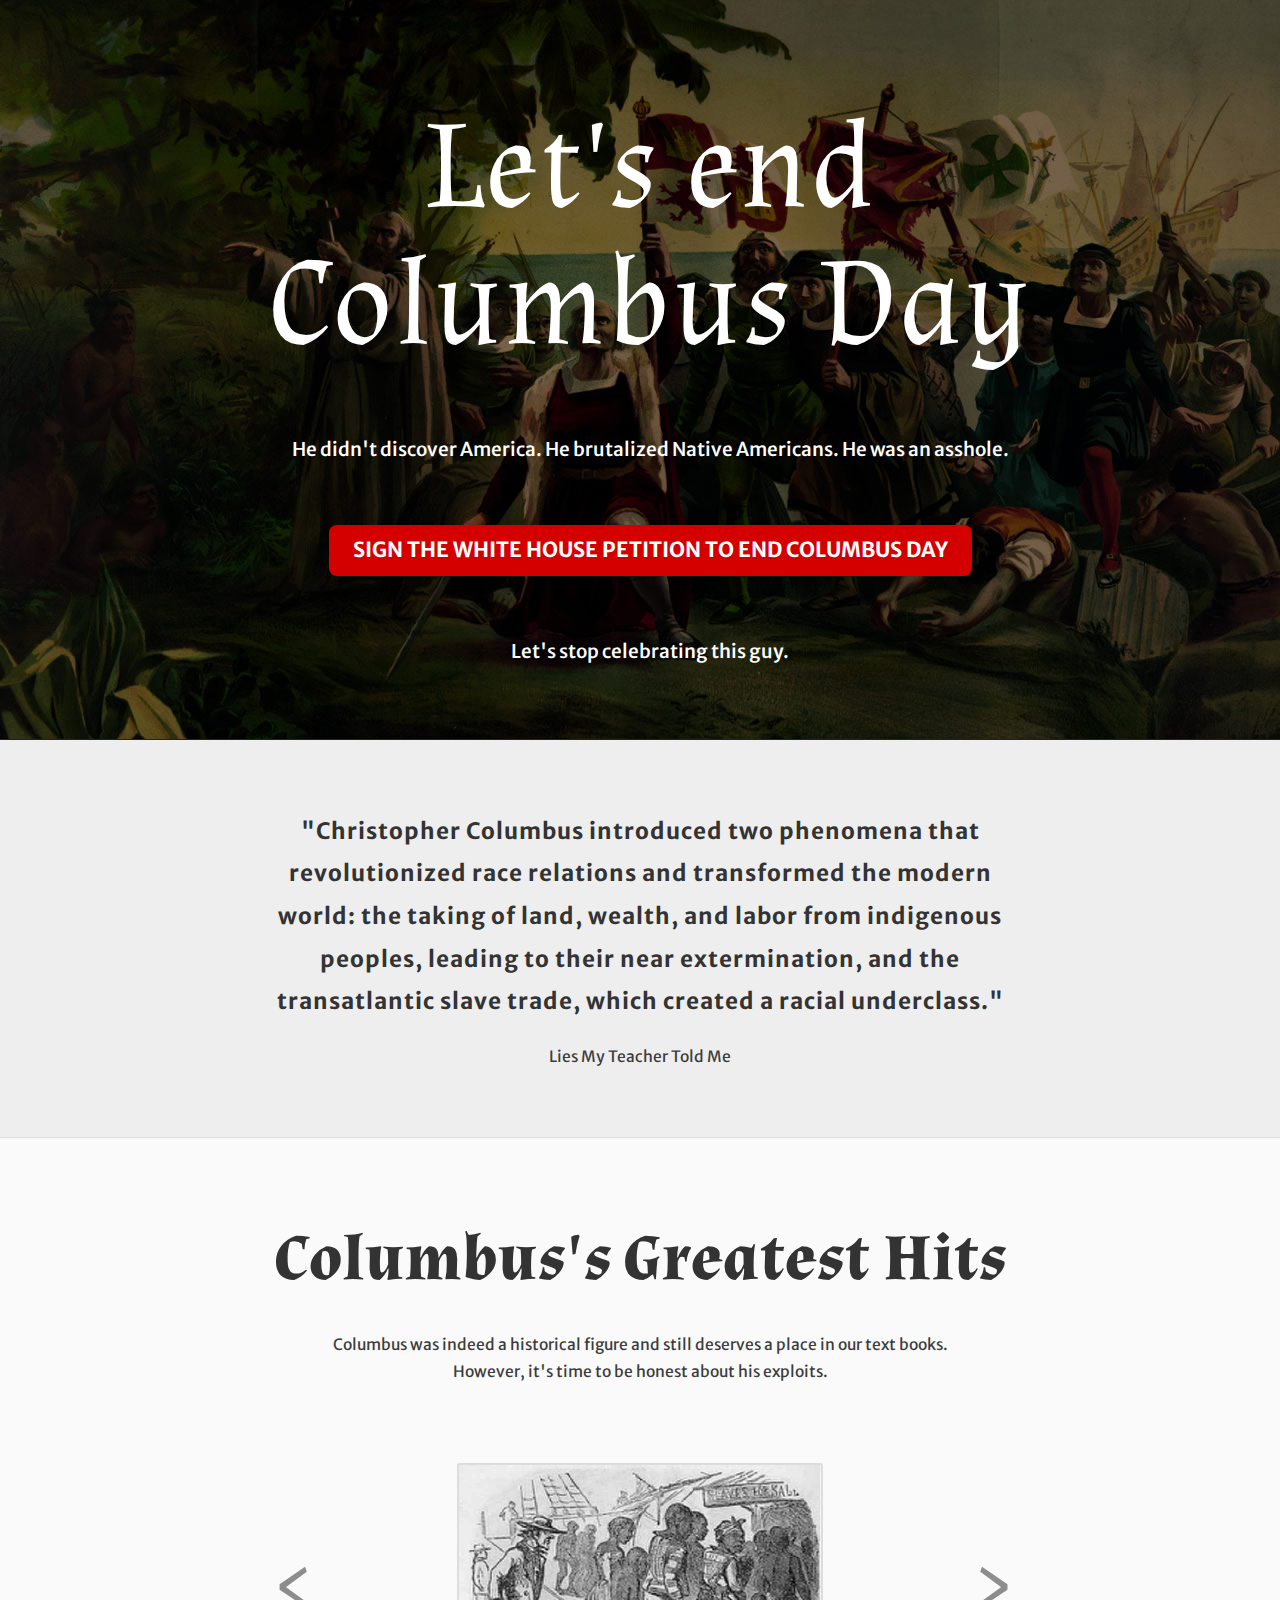
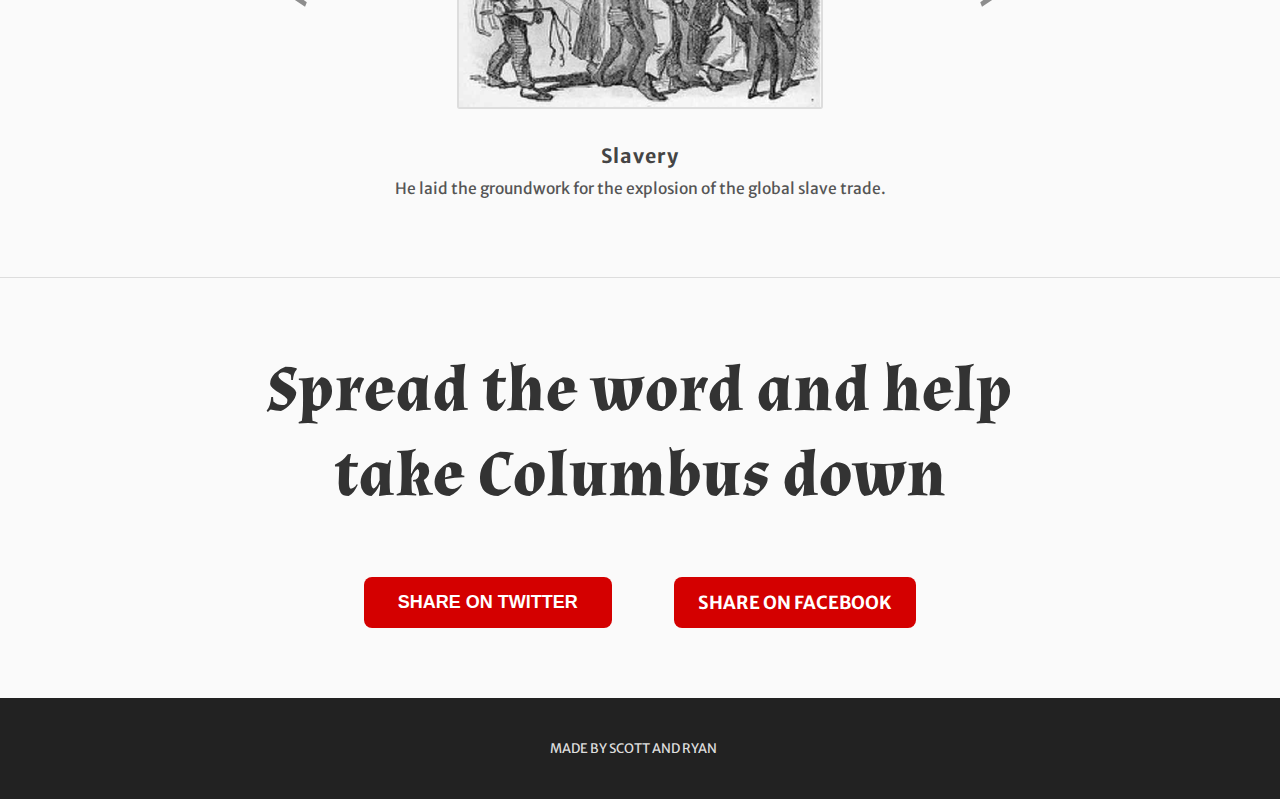
==== index.html @ 8338cfd3 "Uploading files" ====
<!DOCTYPE html>
<html xmlns="http://www.w3.org/1999/xhtml">
<head>
	<meta charset="UTF-8">
    <meta http-equiv="Content-Type" content="text/html; charset=utf-8" />
    <title>End Columbus Day</title>
    <meta name="viewport" content="width=device-width, initial-scale=1.0">
    <link href='http://fonts.googleapis.com/css?family=Almendra' rel='stylesheet' type='text/css'>
    <link href='http://fonts.googleapis.com/css?family=Merriweather+Sans:400,700,300,400italic' rel='stylesheet' type='text/css'>
    <link rel="stylesheet" href="./css/bootstrap.css" type="text/css">
    <link rel="stylesheet" href="./css/bootstrap-responsive.css" type="text/css">
    <link rel="stylesheet" href="./css/pad.min.css" type="text/css">
</head>
<body>
    <section class="hero">
        <div class="container">
            <!-- <nav class="navbar">
                <div class="navbar-inner">
                    <div class="container">
                        <a href="/" class="brand">LandingPad</a>
                        <ul class="nav">
                            <li class="active"><a href="#">Home</a></li>
                            <li><a href="#">Blog</a></li>
                            <li><a href="login.html" class="btn btn-bordered">Login</a></li>
                        </ul>
                    </div>
                </div>
            </nav> -->
            <article class="marketing row">              
                <div class="offset2 span8">
                    <h1 class="headline">
                        Let's end Columbus Day
                    </h1>
                    <h4 class="toptaglines">He didn't discover America. He brutalized Native Americans. He was an asshole.
                    <p class="call-to-action">
                        <a href="#" class="btn btn-large btn-blue rounded" id="bigassbutton">Sign the White House Petition to End Columbus Day</a> 
                        <!-- <a href="#" class="btn btn-large btn-green rounded">View Demo</a> -->
                    </p>            
                    <h4 class="toptaglines" id="bottomtagline">Let's stop celebrating this guy.</h4>
                </div>
            </article>
        </div>
    </section>    
    <section class="block">
        <div class="container">
            <div class="row">
                <div class="offset2 span8">
                    <h4 class="headline" id="liesquote">"Christopher Columbus introduced two phenomena that revolutionized race relations and transformed the modern world: the taking of land, wealth, and labor from indigenous peoples, leading to their near extermination, and the transatlantic slave trade, which created a racial underclass."</h4>
                    <p class="headline-caption">
                        Lies My Teacher Told Me
                    </p>
                    <!-- <img src="./img/iphone-placeholder.png" id="hide-image" class="highlight" alt="placeholder" /> -->
                </div>
            </div>
        </div>
    </section>    
    <section class="block alt">
        <div class="container">
            <div class="row">
                <div class="offset2 span8">
                    <h4 class="headline" id="greatesthits">Columbus's Greatest Hits</h4>
                    <p class="headline-caption" id="greatesthitscap">
                        Columbus was indeed a historical figure and still deserves a place in our text books.<br>However, it's time to be honest about his exploits.
                    </p>
                </div>
            </div>
            <div class="row">
                <div class="offset2 span8">
                    <div id="myCarousel" class="carousel slide">
                        <div class="carousel-inner">
                            <div class="item active">                   
                                <p>
                                    <img src="./img/slavery.png" class="highlight" alt="placeholder" />    
                                </p>    
                                <article class="carousel-caption">                  
                                    <h5 class="carouselcap"><strong>Slavery</strong></h5>       
                                    <p class="carouselcapcap">He laid the groundwork for the explosion of the global slave trade.</p>                                             
                                </article>                                                                         
                            </div>
                            <div class="item">      
                                <p>                             
                                    <img src="./img/genocide.png" class="highlight" alt="placeholder" />        
                                </p>           
                                <article class="carousel-caption">                  
                                    <h5 class="carouselcap"><strong>Genocide</strong></h5>       
                                    <p class="carouselcapcap">On Hispaniola alone, the brutal reign of Columbus wiped out<br>an estimated 200,000 Arawak Indians by 1515.</p>                                            
                                </article>
                            </div>
                            <div class="item">                    
                                <p>                                             
                                    <img src="./img/mutilation.png" class="highlight" alt="placeholder" />
                                </p>      
                                <article class="carousel-caption">                        
                                    <h5 class="carouselcap">Mutilation</h5>       
                                    <p class="carouselcapcap">Columbus often enforced his savagery with routine beheadings,<br>dismemberments and burnings at the stake.</p>                            
                                </article>
                            </div>
                           <div class="item">                    
                                <p>                                             
                                    <img src="./img/mismanage.png" class="highlight" alt="placeholder" />
                                </p>      
                                <article class="carousel-caption">                        
                                    <h5 class="carouselcap">Mismanagement</h5>       
                                    <p class="carouselcapcap">Columbus was such a bad governor of Hispaniola that he was<br>arrested and sent back to Spain.</p>                            
                                </article>
                            </div>
                            <div class="item">                    
                                <p>                                             
                                    <img src="./img/traffic.png" class="highlight" alt="placeholder" />
                                </p>      
                                <article class="carousel-caption">                        
                                    <h5 class="carouselcap">Sex Trafficking</h5>       
                                    <p class="carouselcapcap">Many of the females enslaved by Columbus were sold for sex.</p>                            
                                </article>
                            </div>

                        </div> 
                        <a class="left carousel-control" href="#myCarousel" data-slide="prev">‹</a>
                        <a class="right carousel-control" href="#myCarousel" data-slide="next">›</a>           
                    </div> 
                </div>
            </div>
        </div>
    </section>    
    <!-- <section class="block">
        <div class="container">            
            <div class="row">
                <div class="offset2 span4">
                    <img src="./img/huge-phone.png" alt="phone" />
                </div>
                <div id="mobile" class="span4">
                    <h4>Experience YourApp on-the-go</h4>
                    <p>
                        Lorem ipsum dolor sit amet, consectetur adipisicing elit. Sit saepe assumenda quidem ullam tenetur nobis repellat similique ea fugit accusantium optio nostrum nam sequi eos natus molestias qui labore recusandae.
                    </p>                    

                              
                    <p>
                        <a href="#" class="btn btn-blue rounded">Get at the App Store</a>
                    </p>
                    <p>
                        <a href="#" class="btn rounded">Grab at Google Play</a>
                    </p>
                    <br/>
                    <h4>Icon fonts from Icomoon</h4>
                    <div class="glyph" aria-hidden="true" data-icon="&#xe000;"></div>
                    <div class="glyph" aria-hidden="true" data-icon="&#xe001;"></div>
                    <div class="glyph" aria-hidden="true" data-icon="&#xe002;"></div>
                    <div class="glyph" aria-hidden="true" data-icon="&#xe003;"></div>
                    <div class="glyph" aria-hidden="true" data-icon="&#xe004;"></div>
                    <div class="glyph" aria-hidden="true" data-icon="&#xe005;"></div>
                    <div class="glyph" aria-hidden="true" data-icon="&#xe006;"></div>
                    <div class="glyph" aria-hidden="true" data-icon="&#xe007;"></div>
                    <div class="glyph" aria-hidden="true" data-icon="&#xe008;"></div>
                    <div class="glyph" aria-hidden="true" data-icon="&#xe009;"></div>
                    <div class="glyph" aria-hidden="true" data-icon="&#xe00a;"></div>
                    <div class="glyph" aria-hidden="true" data-icon="&#xe00b;"></div>
                    <div class="glyph" aria-hidden="true" data-icon="&#xe00c;"></div>              
                </div>               
            </div>
        </div>
    </section> -->
    <section class="block alt" id="sharesection">
        <div class="container">
            <div class="row">
                <div class="offset2 span8">
                    <h4 class="headline" id="spreadtheword">Spread the word and help take Columbus down</h4>               
                    <!-- <p class="headline-caption">
                        Lorem ipsum dolor sit amet, consectetur adipisicing elit. Nemo id incidunt ullam illum accusamus pariatur placeat perferendis eum delectus eius odio est iure deserunt! Pariatur maxime veritatis aspernatur ad consequuntur.
                    </p> -->   
                </div>
            </div>
            <!-- <div class="row">
                <div class="offset2 span8">
                    <img src="./img/logoplaceholder.png" alt="logo">
                    <img src="./img/logoplaceholder.png" alt="logo">
                    <img src="./img/logoplaceholder.png" alt="logo">
                    <img src="./img/logoplaceholder.png" alt="logo">
                    <img src="./img/logoplaceholder.png" alt="logo">
                </div>
            </div> -->
            <div class="row">                
                <p class="center">
                    <a href="http://twitter.com/share?text=Christopher%20Columbus%20was%20a%20terrible%20person.%20Let's%20stop%20celebrating%20him.%20via%20%40SpotJ%20%23EndColumbusDay%20&url=http://www.endcolumbusday.com" class="btn btn-large btn-blue rounded" id="twitterbutton" target="_blank">Share on Twitter</a>
                    <a href="http://www.facebook.com/sharer.php?s=100&amp;p[url]=http://www.endcolumbusday.com&amp;p[images][0]=http://i.imgur.com/Pqfkw6K.jpg&amp;p[title]=It's Time To End Columbus Day&amp;p[summary]=Christopher Columbus didn't discover America. He brutalized Native Americans. He was an asshole. So let's stop celebrating this guy. Sign the petition to end Columbus Day. " class="btn btn-large btn-blue rounded" target="_blank" title="Share on your Facebook" id="facebookbutton">Share on Facebook</a>
                </p>
                <!-- <p class="center">
                    Last chance to get your users signed up
                </p> -->
            </div>
        </div>
    </section>   
    <!-- <section class="block">
         <div class="container">
             <div class="row">
                 <div class="offset2 span3">
                    <h4>Contact Us</h4>        
                
                    <address>
                        <strong>YourApp, Inc.</strong><br/>
                        123 Sample Street, Room 300 <br/>
                        <abbr title="Phone">P:</abbr> (123) 456 - 7890
                    </address>
                    <address>
                        <a href="mailto:#">sample@sample.com</a>
                    </address>
                 
                 </div>
                 <div class="span5">
                    <h4>Subscribe</h4>
                    <p>Get to know more about the latest updates regarding YourApp</p>
                    <form action="index" class="form-horizontal">
                         <input type="text" placeholder="Your email address.."/>
                         <a href="#" class="btn btn-blue rounded">Subscribe</a>
                    </form>
                 </div>
             </div>
         </div>
     </section> -->
    <!-- <section class="block maps">
        <div class="map"></div>
    </section> -->
    <footer>
        <div class="container">
            <p class="footerschmertz">
                Made by <a id="scott" href="http://www.twitter.com/spotj" target="_blank">Scott</a> and <a id="ryan" class="footerschmertz" href="http://twitter.com/rtluckie" target="_blank">Ryan</a>
            </p>
        </div>
    </footer>
    <!-- <script type="text/javascript" src="http://maps.google.com/maps/api/js?sensor=true"></script> -->
    <script src="./js/jquery-1.9.1.min.js"></script>
    <script src="./js/bootstrap.min.js"></script>
    <!-- <script src="./js/jquery.gmap.min.js"></script> -->
    <!-- <script type="text/javascript">        
        $(document).ready(function(){
            $(".map").gMap({ controls: false,
                scrollwheel: false,
                draggable: true,
                markers: [{ latitude: 14.61689,
                          longitude: 121.025991,
                          icon: { image: "http://www.google.com/mapfiles/marker.png",
                                  iconsize: [32, 47],
                                  iconanchor: [32,47],
                                  infowindowanchor: [12, 0] } }
                        ],
                icon: { image: "http://www.google.com/mapfiles/marker.png", 
                      iconsize: [26, 46],
                      iconanchor: [12, 46],
                      infowindowanchor: [12, 0] },
                latitude: 14.61689,
                longitude: 121.025991,
                zoom: 15, });
        });

    </script> -->
</body>
</html>
---- css/pad.min.css ----
@font-face{font-family:'OpenSans';
src:url('../assets/opensans-font/OpenSans-Regular-webfont.svg#OpenSansRegular') format('svg');
src:url('../assets/opensans-font/OpenSans-Regular-webfont.eot?#iefix') format('embedded-opentype'),url('../assets/opensans-font/OpenSans-Regular-webfont.woff') format('woff'),url('../assets/opensans-font/OpenSans-Regular-webfont.ttf') format('truetype'),url('../assets/opensans-font/OpenSans-Regular-webfont.eot');
font-weight:normal;
font-style:normal}
@font-face{font-family:'OpenSansBold';
src:url('../assets/opensans-font/OpenSans-Bold-webfont.svg#OpenSansBold') format('svg');
src:url('../assets/opensans-font/OpenSans-Bold-webfont.eot?#iefix') format('embedded-opentype'),url('../assets/opensans-font/OpenSans-Bold-webfont.woff') format('woff'),url('../assets/opensans-font/OpenSans-Bold-webfont.ttf') format('truetype'),url('../assets/opensans-font/OpenSans-Bold-webfont.eot');
font-weight:normal;
font-style:normal}
@font-face{font-family:'OpenSansLight';
src:url('../assets/opensans-font/OpenSans-Light-webfont.svg#OpenSansLight') format('svg');
src:url('../assets/opensans-font/OpenSans-Light-webfont.eot?#iefix') format('embedded-opentype'),url('../assets/opensans-font/OpenSans-Light-webfont.woff') format('woff'),url('../assets/opensans-font/OpenSans-Light-webfont.ttf') format('truetype'),url('../assets/opensans-font/OpenSans-Light-webfont.eot');
font-weight:normal;
font-style:normal}
p,li,a{font-family:'Merriweather Sans',Arial,sans-serif;-webkit-font-smoothing:antialiased;text-rendering:optimizelegibility}p,li{font-size:13px;line-height:21px;-webkit-font-smoothing:antialiased}h1,h2,h3,h4,h5,h6{font-family:'Merriweather Sans',Arial,sans-serif;-webkit-font-smoothing:antialiased;text-rendering:optimizelegibility}h4{line-height:29px}p.center{text-align: center}.hero{padding:30px 0px 60px;background:url('../img/chris.jpg') repeat center center;-webkit-background-size:cover;-moz-background-size:cover;background-size:cover;border-bottom:1px solid #222}.hero .marketing{margin:30px -20px 30px -20px}.hero .marketing h1,.hero .marketing h2,.hero .marketing h3,.hero .marketing h4,.hero .marketing h5,.hero .marketing h6{color:#fff;text-align:center;display:block;margin:40px auto}.hero .marketing h1.headline{color:#fff;font-family:'Almendra',serif;letter-spacing:2px;font-size:9.6em;line-height:1.1em;font-weight:400;}.hero .marketing p.call-to-action{text-align:center;margin-top:60px;float:none}.hero .marketing p.call-to-action a.btn{margin:auto;margin-top:0em}.hero div.row{margin-bottom:20px}.hero div.row:last-of-type{margin-bottom:0px}.block{padding:60px 0px;border-bottom:1px solid #ddd; background-color: #eee;}.block h1,.block h2,.block h3,.block h4,.block h5,.block h6{letter-spacing:1px}.block h1.headline,.block h2.headline,.block h3.headline,.block h4.headline,.block h5.headline,.block h6.headline{text-align:center;display:block;margin:10px auto;font-size: 1.45em;line-height: 1.9em}.block img.highlight{display:block;margin:0px auto}.block p.headline-caption{text-align:center;display:block;margin:10px auto;font-size:1.2em;line-height:21px;color:#3c3c3c}.block div.row{margin-bottom:50px}.block div.row:last-of-type{margin-bottom:0px}.block.alt{background-color:#fafafa}.block.maps{padding:0px;margin-bottom:-6px}.block.maps .map{width:100%;height:350px}footer{padding:30px 0px;background-color:#222;color:#fff}footer .brand{font-family:'OpenSans',Arial,sans-serif;font-size:17px;color:#fff;text-transform:uppercase;letter-spacing:2px;padding:0;margin-top:10px;margin-left:0}.hero .navbar{margin:0 0 15px}.hero .navbar .brand{font-family:'OpenSans',Arial,sans-serif;font-size:17px;color:#fff;text-shadow:none;text-transform:uppercase;letter-spacing:2px;padding:0;margin-top:10px;margin-left:0}.hero .navbar .nav{float:right;display:inline-block}.hero .navbar .nav li{margin-left:15px}.hero .navbar .nav li a{font-family:'OpenSansBold',Arial,sans-serif;font-size:14px;line-height:23px;color:#888;text-shadow:none}.hero .navbar .nav li a:hover{color:#fff;text-shadow:none}.hero .navbar .nav li a.btn-bordered{margin-top:0px;border:2px solid #888;padding:4px 10px 4px;margin:4px 0px;background:transparent;background-color:transparent;background-image:none}.hero .navbar .nav li a.btn-bordered:hover{color:#fff;border:2px solid #fff}.hero .navbar .nav .active a{color:#fff;text-shadow:none;background-color:transparent;-webkit-box-shadow:none;-moz-box-shadow:none;box-shadow:none}.hero .navbar .nav .active a:hover{color:#fff;text-shadow:none;background-color:transparent;-webkit-box-shadow:none;-moz-box-shadow:none;box-shadow:none}.hero .navbar .navbar-inner{background:transparent;border:none;-webkit-box-shadow:none;-moz-box-shadow:none;box-shadow:none;filter:none}.btn{border:none;background:#d8e0c6;background-image:none;color:#222;text-decoration:none;text-transform:uppercase;text-shadow:none;-webkit-box-shadow:none;-moz-box-shadow:none;box-shadow:none;-webkit-border-radius:1px;-moz-border-radius:1px;border-radius:1px;padding:7px 14px 7px;font-family:'OpenSansBold',Arial,sans-serif;font-size:13px;line-height:21px}.btn [class^="icon-"],.btn [class*=" icon-"]{margin-top:1px}.btn:hover,.btn:focus{background-color:#cdd7b6;color:#222}.btn:active,.btn.active{background-color:#b6c595;color:#222}.btn.btn-large{padding:15px 24px 15px;-webkit-border-radius:1px;-moz-border-radius:1px;border-radius:1px;font-size:18px}.btn.btn-large.rounded{-webkit-border-radius:8px;-moz-border-radius:8px;border-radius:8px}.btn.rounded{-webkit-border-radius:3px;-moz-border-radius:3px;border-radius:3px}.btn.disabled,.btn[disabled]{background-color:#d8e0c6;color:#222}.btn.btn-blue{color:#fff;background-color:#d40000}.btn.btn-blue:hover,.btn.btn-blue:focus{background-color:#20adca}.btn.btn-blue:active,.btn.btn-blue.active{background-color:#19889e}.btn.btn-blue.disabled,.btn.btn-blue[disabled]{background-color:#7fd9eb}.btn.btn-green{color:#fff;background-color:#62c462}.btn.btn-green:hover,.btn.btn-green:focus{background-color:#348c34}.btn.btn-green:active,.btn.btn-green.active{background-color:#276627}.btn.btn-green.disabled,.btn.btn-green[disabled]{background-color:#75cb75}.btn.btn-red{color:#fff;background-color:#f02311}.btn.btn-red:hover,.btn.btn-red:focus{background-color:#921409}.btn.btn-red:active,.btn.btn-red.active{background-color:#620e06}.btn.btn-red.disabled,.btn.btn-red[disabled]{background-color:#f23929}.carousel{margin-bottom:0px}.carousel a.carousel-control{color:#222;background:transparent;-webkit-border-radius:0px;-moz-border-radius:0px;border-radius:0px;border:none;font-size:80px}.carousel .item a{color:#69d2e7}.carousel-caption{position:static;background:transparent;padding:0px}.carousel-caption h1,.carousel-caption h2,.carousel-caption h3,.carousel-caption h4,.carousel-caption h5,.carousel-caption h6{text-align:center;font-family:'Merriweather Sans',Arial,sans-serif;margin-bottom:0.6em}.carousel .item>p,.carousel-caption p{font-size:13px;line-height:21px;text-shadow:none;color:#222;text-align:center}label,input,button,select,textarea{font-family:'OpenSans',Arial,sans-serif;font-size:13px;line-height:21px}select,textarea,input[type="text"],input[type="password"],input[type="datetime"],input[type="datetime-local"],input[type="date"],input[type="month"],input[type="time"],input[type="week"],input[type="number"],input[type="email"],input[type="url"],input[type="search"],input[type="tel"],input[type="color"],.uneditable-input{font-family:'OpenSans',Arial,sans-serif;font-size:13px;color:#3c3c3c;-webkit-border-radius:0px;-moz-border-radius:0px;border-radius:0px;height:26px}input,input[type="text"],input[type="password"],input[type="datetime"],input[type="datetime-local"],input[type="date"],input[type="month"],input[type="time"],input[type="week"],input[type="number"],input[type="email"],input[type="url"],input[type="search"],input[type="tel"],input[type="color"],select,textarea{font-family:'OpenSans',Arial,sans-serif;font-size:13px;border-color:#ccc;-webkit-box-shadow:none;-moz-box-shadow:none;box-shadow:none;height:26px}input:focus,input[type="text"]:focus,input[type="password"]:focus,input[type="datetime"]:focus,input[type="datetime-local"]:focus,input[type="date"]:focus,input[type="month"]:focus,input[type="time"]:focus,input[type="week"]:focus,input[type="number"]:focus,input[type="email"]:focus,input[type="url"]:focus,input[type="search"]:focus,input[type="tel"]:focus,input[type="color"]:focus,select:focus,textarea:focus{border-color:#999;-webkit-box-shadow:none;-moz-box-shadow:none;box-shadow:none}input,input[type="text"],input[type="password"],input[type="datetime"],input[type="datetime-local"],input[type="date"],input[type="month"],input[type="time"],input[type="week"],input[type="number"],input[type="email"],input[type="url"],input[type="search"],input[type="tel"],input[type="color"],input[type=file],textarea,select{font-family:'OpenSans',Arial,sans-serif;font-size:13px;height:26px;margin-bottom:0px}span.required{color:#f02311}label{font-weight:bold}form div.actions{margin-top:25px}@font-face{font-family:'icomoon';
src:url('../assets/icomoon/icomoon.eot');
src:url('../assets/icomoon/icomoon.eot?#iefix') format('embedded-opentype'),url('../assets/icomoon/icomoon.woff') format('woff'),url('../assets/icomoon/icomoon.ttf') format('truetype'),url('../assets/icomoon/icomoon.svg#icomoon') format('svg');
font-weight:normal;
font-style:normal}
[data-icon]:before{font-family:'icomoon';content:attr(data-icon);speak:none;font-weight:normal;font-variant:normal;text-transform:none;line-height:1;-webkit-font-smoothing:antialiased}.icon-airplane,.icon-twitter,.icon-facebook,.icon-android,.icon-windows8,.icon-github,.icon-tumblr,.icon-google-plus,.icon-wordpress,.icon-pinterest,.icon-google-drive,.icon-envelope,.icon-apple{font-family:'icomoon';speak:none;font-style:normal;font-weight:normal;font-variant:normal;text-transform:none;line-height:1;-webkit-font-smoothing:antialiased}.icon-airplane:before{content:"\e000"}.icon-twitter:before{content:"\e001"}.icon-facebook:before{content:"\e002"}.icon-android:before{content:"\e003"}.icon-windows8:before{content:"\e004"}.icon-github:before{content:"\e005"}.icon-tumblr:before{content:"\e006"}.icon-google-plus:before{content:"\e008"}.icon-wordpress:before{content:"\e007"}.icon-pinterest:before{content:"\e009"}.icon-google-drive:before{content:"\e00a"}.icon-envelope:before{content:"\e00b"}.icon-apple:before{content:"\e00c"}@media (max-width:767px){body{padding-right:0px;padding-left:0px}.block .container,.hero .container,.marketing,footer{padding-right:20px;padding-left:20px}img{display:block;margin-left:auto;margin-right:auto}.hero .navbar-inner{padding-left:0px;padding-right:0px}.hero .navbar .nav li{margin-left:0px}.hero .navbar .nav li:first-child{margin-left:-15px}.hero .marketing p.call-to-action a.btn{margin-bottom:10px}.hero .marketing h1.headline{font-size:32px;line-height:46px}}@media (max-width:480px){.hero{padding-left:20px;padding-right:20px}.hero .navbar-inner,.hero .container{padding-left:0px;padding-right:0px;text-align:center}.hero .navbar .nav{margin:20px auto;float:none}.hero .navbar .nav li{display:inline}.hero .brand{float:none}.hero .marketing p.call-to-action a.btn{margin-right:0px}.block.maps .map{height:0px}}body{font-size:13px}#hide-image{margin-top:40px;margin-bottom:-61px}#huge-phone{margin-bottom:40px}.glyph{font-size:2em;float:left;display:inline-block;margin:10px 25px 10px 0px}

.toptaglines {
	font-family: 'Merriweather Sans', sans-serif;
	font-weight: 500;
	font-size: 1.45em;
	line-height: 1.7em;
	padding-top: 1em;
}

#bottomtagline {
	margin-bottom: -1em;
}

#bigassbutton {
	font-family: 'Merriweather Sans', sans-serif;
	font-weight: 700;
	font-size: 1.6em;
}

#liesquote {
	font-family: 'Merriweather Sans', sans-serif;
	font-size: 1.73em;
	margin-bottom: 1em;
}

#greatesthits {
	font-family: 'Almendra', Arial, sans-serif;
	font-size: 5em;
	margin-top: 0em;
}

#greatesthitscap {
	line-height: 1.75em;
	margin-bottom: -1.8em;
	margin: auto;
}

.carouselcap {
	font-size: 1.5em;
	font-family: 'Merriweather Sans', Arial, sans-serif;
	margin-bottom: 1em;
	color: #444;
}

.carousel-caption .carouselcapcap {
	font-size: 1.2em;
	font-family: 'Merriweather Sans', Arial, sans-serif;
	line-height: 1.55em;
	margin-bottom: 1em;
	color: #555;

}

#twitterbutton {
	margin-left: 1.65em;
	margin-right: 60px;
	padding-left: 34px;
	padding-right: 34px;
	font-family: 'Merriweather San', Arial, sans-serif;
	font-weight: 700;
}

#facebookbutton {
	margin-right: auto;
	margin-left: auto;
	font-family: 'Merriweather Sans', Arial, sans-serif;
	font-weight: 700;
}

#spreadtheword {
	font-family: 'Almendra', serif;
	font-size: 5em;
	line-height: 1.3em;
}

#sharesection {
	background-image: url(http://i.imgur.com/SNfmuDf.jpg);
	background-size: cover;
	border-bottom: none;
}

.footerschmertz {
	font-family: 'Merriweather Sans', Arial, sans-serif;
	font-size: 1em;
	color: #ddd;
	text-transform: uppercase;
	text-align: center;
	margin-top: 10px;
	padding-right: 0.5em;
}

#scott {
	font-family: 'Merriweather Sans', Arial, sans-serif;
	font-size: 1em;
	color: #ddd;
	text-transform: uppercase;
	text-align: center;	
}

#ryan {
	font-family: 'Merriweather Sans', Arial, sans-serif;
	font-size: 1em;
	color: #ddd;
	text-transform: uppercase;
	text-align: center;
}
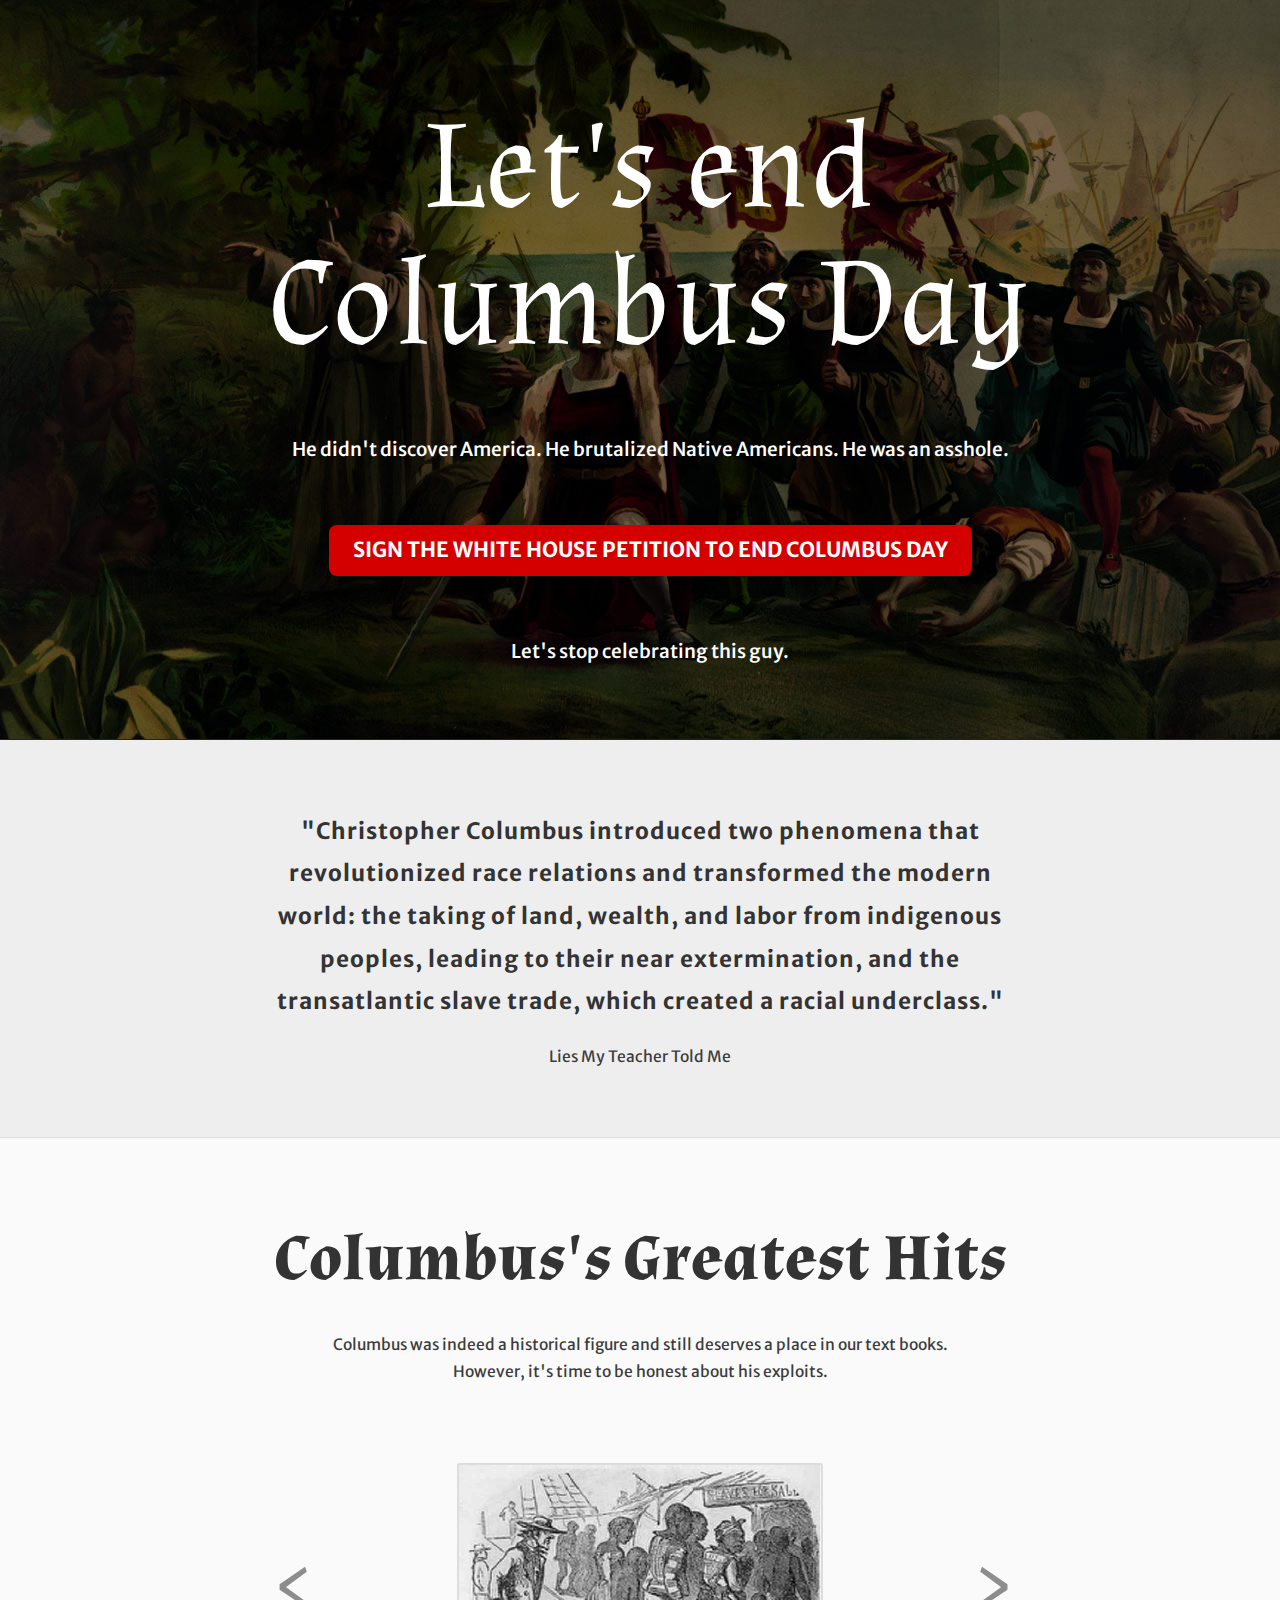
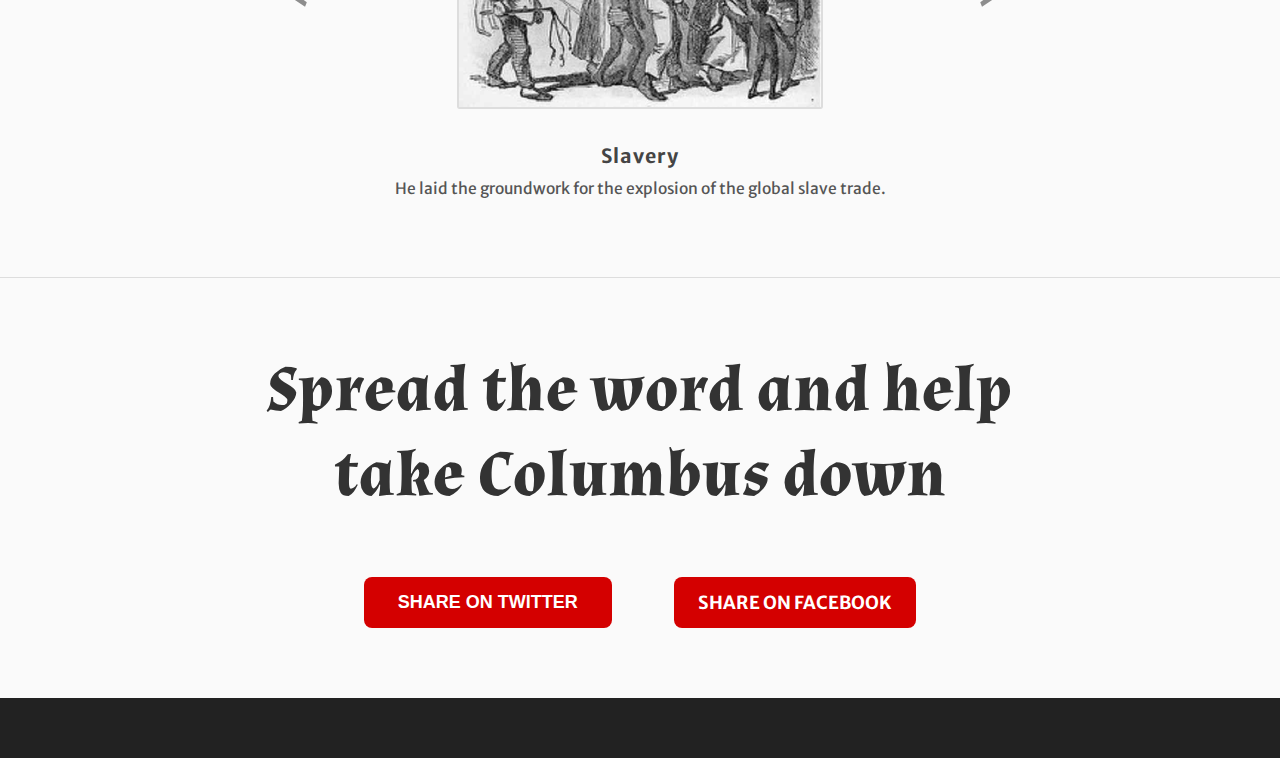
==== commit 3e5bb7fa: "url edits" ====
--- a/index.html
+++ b/index.html
@@ -33,7 +33,7 @@
                     </h1>
                     <h4 class="toptaglines">He didn't discover America. He brutalized Native Americans. He was an asshole.
                     <p class="call-to-action">
-                        <a href="#" class="btn btn-large btn-blue rounded" id="bigassbutton">Sign the White House Petition to End Columbus Day</a> 
+                        <a href="https://petitions.whitehouse.gov/petition/end-columbus-day-and-replace-it-making-election-day-federal-holiday" class="btn btn-large btn-blue rounded" id="bigassbutton">Sign the White House Petition to End Columbus Day</a> 
                         <!-- <a href="#" class="btn btn-large btn-green rounded">View Demo</a> -->
                     </p>            
                     <h4 class="toptaglines" id="bottomtagline">Let's stop celebrating this guy.</h4>
@@ -221,11 +221,11 @@
         <div class="map"></div>
     </section> -->
     <footer>
-        <div class="container">
+        <!--<div class="container">
             <p class="footerschmertz">
                 Made by <a id="scott" href="http://www.twitter.com/spotj" target="_blank">Scott</a> and <a id="ryan" class="footerschmertz" href="http://twitter.com/rtluckie" target="_blank">Ryan</a>
             </p>
-        </div>
+        </div> -->
     </footer>
     <!-- <script type="text/javascript" src="http://maps.google.com/maps/api/js?sensor=true"></script> -->
     <script src="./js/jquery-1.9.1.min.js"></script>
